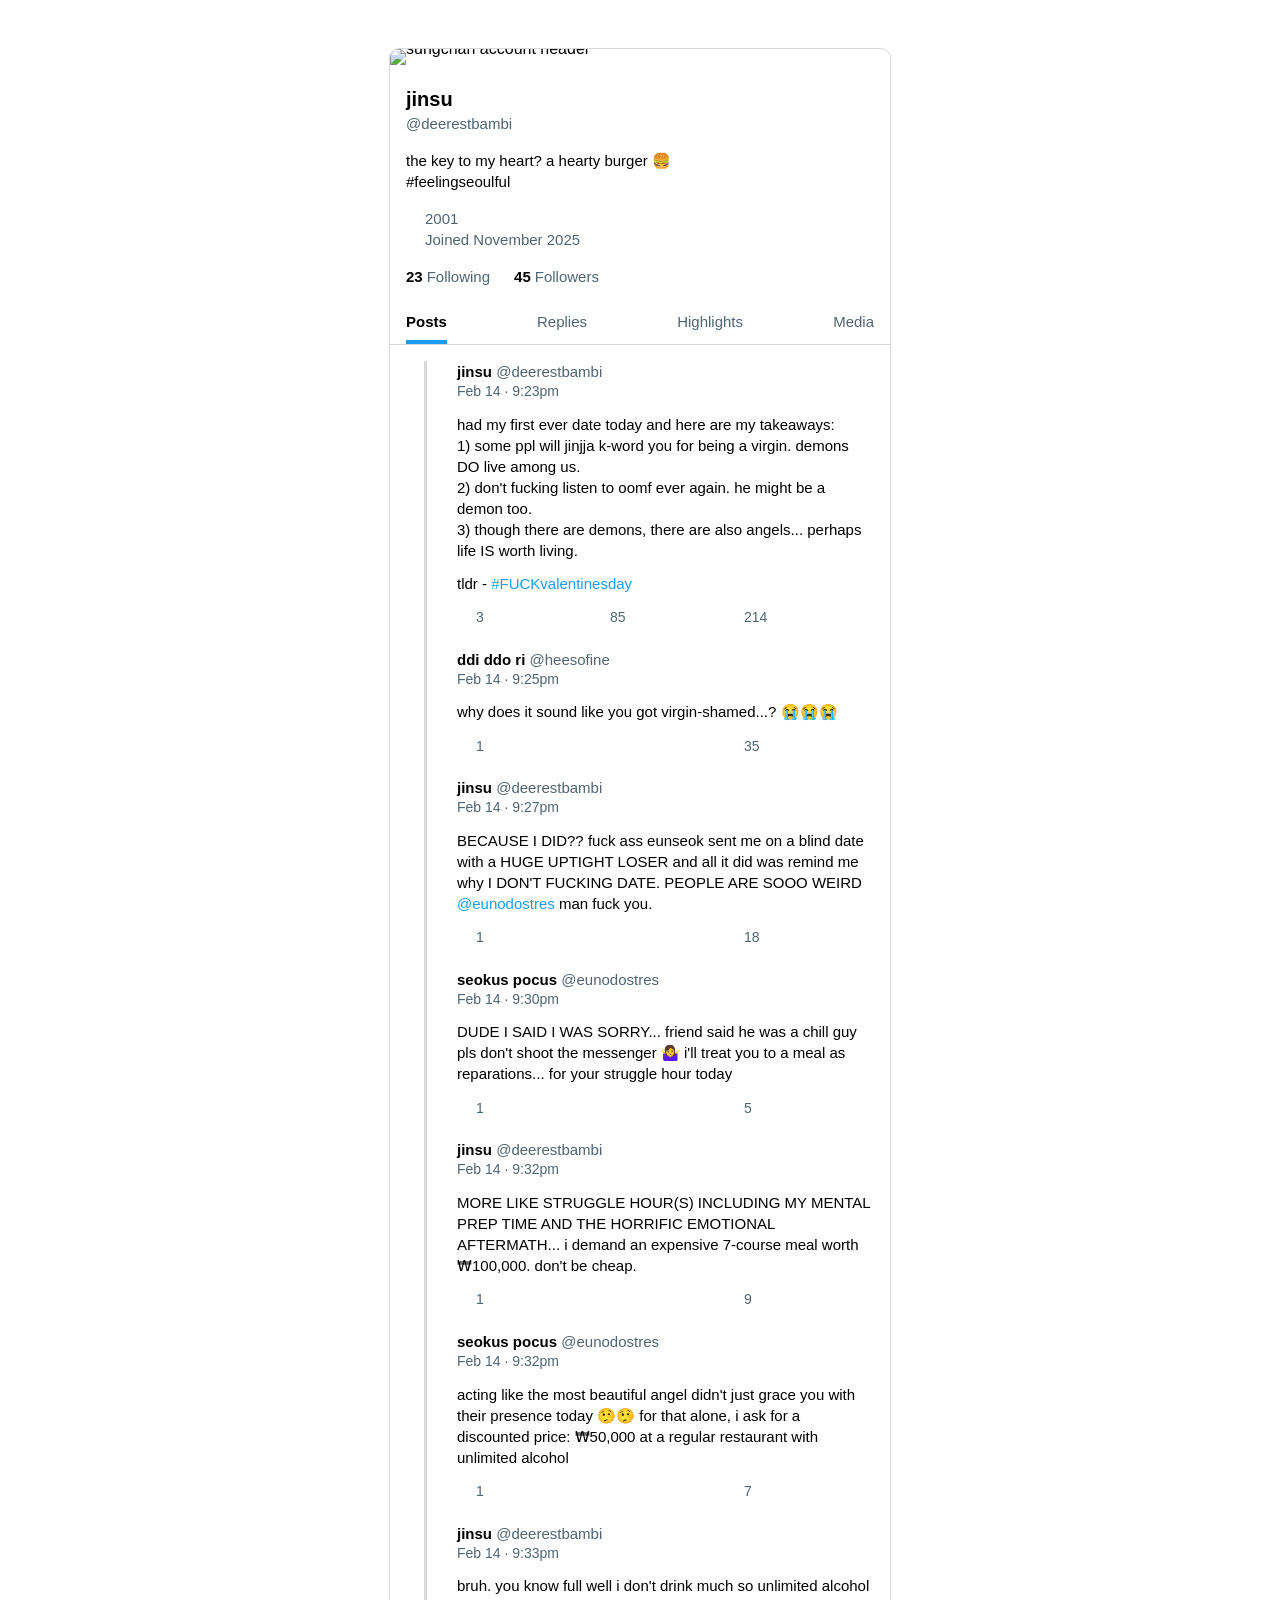
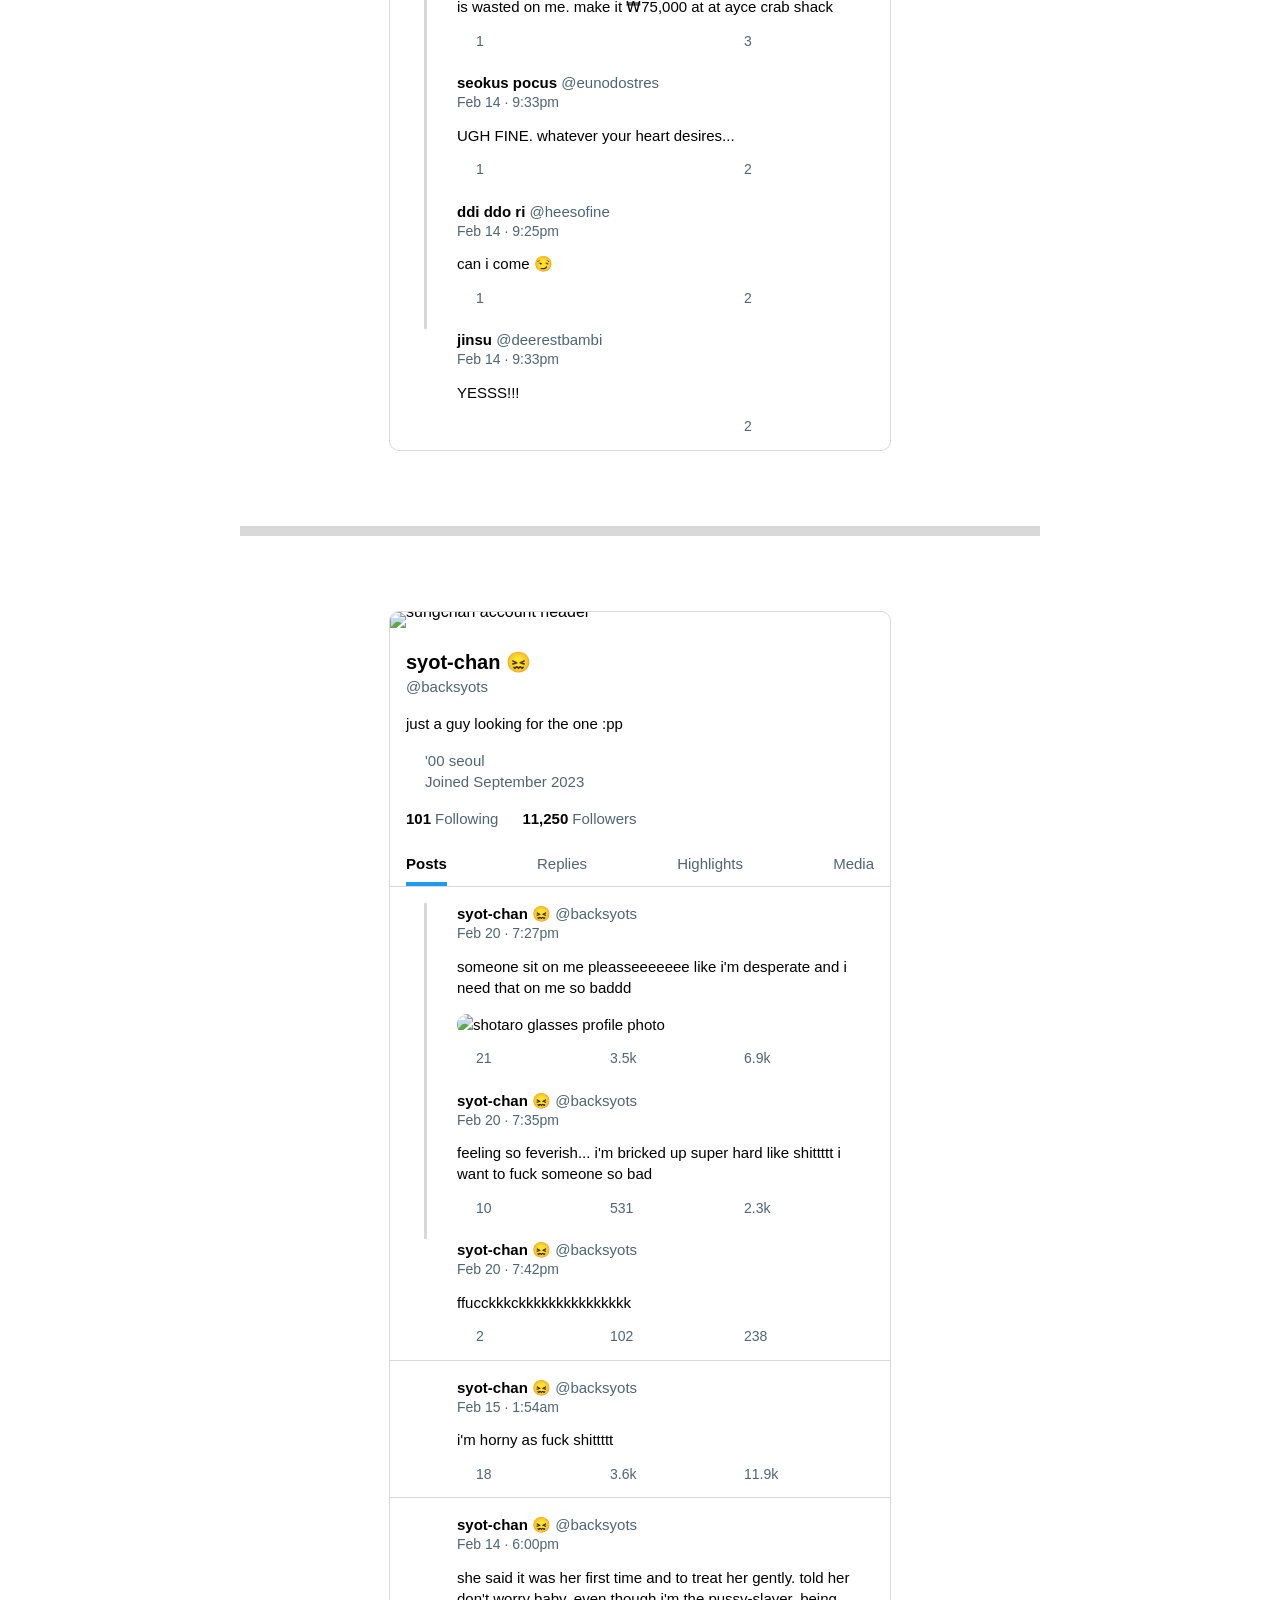
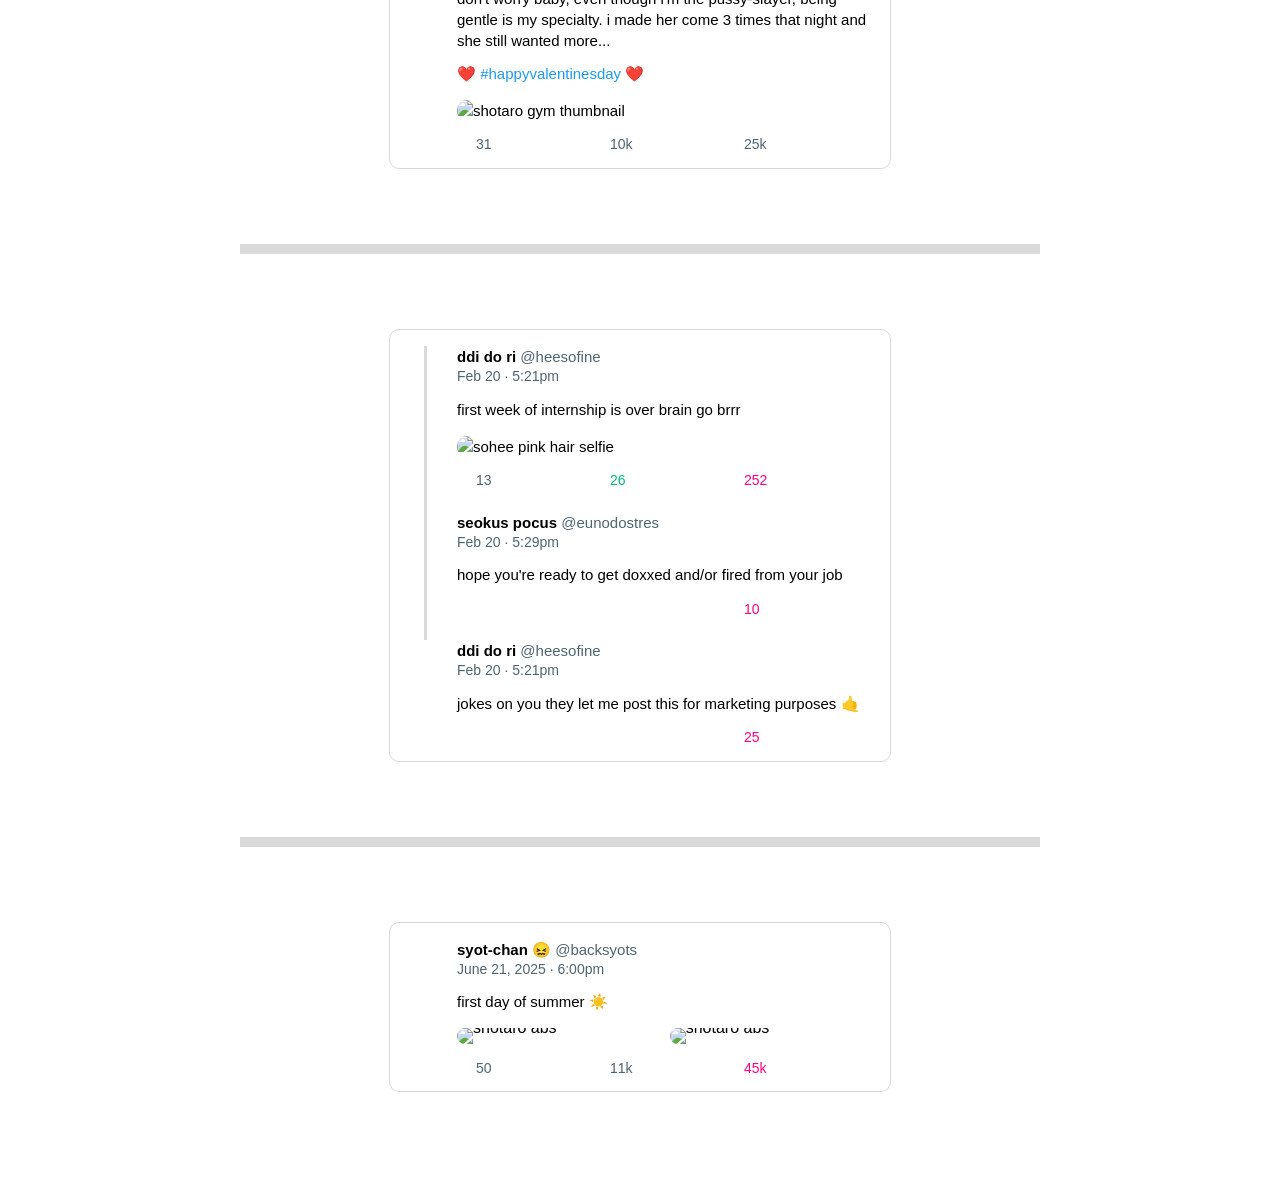
==== socmed_code.html @ 3ec99f4a "Chapter 2 finished" ====
<!DOCTYPE html>
<html lang="en">

<head>
  <link rel="stylesheet" type="text/css" href="stylesheet_v5.css"/>
  <meta name="viewport" content="width=device-width, initial-scale=1">

  <!-- 
  Reorganize indents: 
  SHIFT + OPTION + F

  Collapse all 
  CMD + K + 0

  Opens all
  CMD + K + J

  Collapse innermost uncollapsed region at the cursor:
  OPT + CMD + [

  Opens collapsed region at the cursor:
  OPT + CMD ]
  -->
</head>

<!-- ch 1 sungchan -->
<div class="wrapper">   
<!-- twt account -->
  <div class="account_header">
    <img src="https://images.squidge.org/images/2026/09/29/account_sungchan_header-follow.png" alt="sungchan account header"/>
  </div>
  <!-- account info -->
  <div class="container_box account_box">
    <!-- account info -->
      <div class="account_userNames">
        <p class="displayname font--larger">jinsu</p>
        <p class="username">@deerestbambi</p>
      </div>

      <div class="account_userBio">
        <p>the key to my heart? a hearty burger 🍔<br> #feelingseoulful</p>
      </div>

      <div class="account_userMeta">
        <div class="row">
          <p class="icon icon--location"></p>
          <p class="color--darkgrey">2001</p>
        </div>

        <div class="row">
          <p class="icon icon--calendar"></p>
          <p class="color--darkgrey">Joined November 2025</p>
        </div>
      </div>

      <div class="account_followMeta">
        <div class="row">
          <p class="margin-right--4"><strong>23</strong></p>
          <p class="color--darkgrey">Following</p>
        </div>
        <div class="row">
          <p class="margin-right--4"><strong>45</strong></p>
          <p class="color--darkgrey">Followers</p>
        </div>
      </div>
      <div class="account_tabs">
        <p class="tab active">Posts</p>
        <p class="tab">Replies</p>
        <p class="tab">Highlights</p>
        <p class="tab">Media</p>
      </div>
  </div> 
  
  <!-- js tweet -->
  <div class="container_box tweet_reply--first">
    <!-- tweet profile photo -->
    <div class="profile_photo pfp_sungchan"></div>
    <!-- tweet content -->
    <div class="tweet_content">
      <div class="tweet_header">
        <div class="tweet_userInfo">
          <p>
            <span class="displayname">jinsu </span>
            <span class="username">@deerestbambi</span>
          </p>
          <p class="date">Feb 14 · 9:23pm</p>
        </div>
        <p class="icon icon--more"></p>
      </div>

      <div class="tweet_text">
          <p>
            had my first ever date today and here are my takeaways:
            <br> 1) some ppl will jinjja k-word you for being a virgin. demons DO live among us.
            <br> 2) don't fucking listen to oomf ever again. he might be a demon too.
            <br>
            3) though there are demons, there are also angels... perhaps life IS worth living.
          </p>
          <p class="text_linebreak">tldr - <span class="color--twitterblue">#FUCKvalentinesday</span></p>
      </div>

      <div class="tweet_footer">
          <div class="row">
            <p class="icon icon--comments"></p><p>3</p>
          </div>
          <div class="row">
            <p class="icon icon--retweets"></p><p>85</p>
          </div>
          <div class="row">
            <p class="icon icon--likes"></p><p>214</p>
          </div>
          <div class="row tweet_footer--last">
            <p class="icon icon--bookmark"></p>
          </div>
      </div>
    </div>
  </div>

  <!-- sh tweet -->
  <div class="container_box tweet_reply--between">
    <!-- tweet profile photo -->
    <div class="profile_photo pfp_sohee"></div>
    <!-- tweet content -->
    <div class="tweet_content">
      <div class="tweet_header">
        <div class="tweet_userInfo">
          <p>
            <span class="displayname">ddi ddo ri</span>
            <span class="username">@heesofine</span>
          </p>
          <p class="date">Feb 14 · 9:25pm</p>
        </div>
        <p class="icon icon--more"></p>
      </div>
      
      <div class="tweet_text">
          <p>why does it sound like you got virgin-shamed...? 😭😭😭</p>
      </div>

      <div class="tweet_footer">
          <div class="row">
            <p class="icon icon--comments"></p><p>1</p>
          </div>
          <div class="row">
            <p class="icon icon--retweets"></p>
          </div>
          <div class="row">
            <p class="icon icon--likes"></p><p>35</p>
          </div>
          <div class="row tweet_footer--last">
            <p class="icon icon--bookmark"></p>
          </div>
      </div>
    </div>
  </div>

  <!-- js tweet -->
  <div class="container_box tweet_reply--between">
    <!-- tweet profile photo -->
    <div class="profile_photo pfp_sungchan"></div>
    <!-- tweet content -->
    <div class="tweet_content">
      <div class="tweet_header">
        <div class="tweet_userInfo">
          <p>
            <span class="displayname">jinsu </span>
            <span class="username">@deerestbambi</span>
          </p>
          <p class="date">Feb 14 · 9:27pm</p>
        </div>
        <p class="icon icon--more"></p>
      </div>
      <div class="tweet_text">
        <p>BECAUSE I DID?? fuck ass eunseok sent me on a blind date with a HUGE UPTIGHT LOSER and all it did was remind me why I DON'T FUCKING DATE. PEOPLE ARE SOOO WEIRD <span class="color--twitterblue">@eunodostres</span> man fuck you.</p>
      </div>
      <div class="tweet_footer">
          <div class="row">
            <p class="icon icon--comments"></p><p>1</p>
          </div>
          <div class="row">
            <p class="icon icon--retweets"></p>
          </div>
          <div class="row">
            <p class="icon icon--likes"></p><p>18</p>
          </div>
          <div class="row tweet_footer--last">
            <p class="icon icon--bookmark"></p>
          </div>
      </div>
    </div>
  </div>

  <!-- es tweet -->
  <div class="container_box tweet_reply--between">
    <!-- tweet profile photo -->
    <div class="profile_photo pfp_eunseok"></div>
    <!-- tweet content -->
    <div class="tweet_content">
      <div class="tweet_header">
        <div class="tweet_userInfo">
          <p>
            <span class="displayname">seokus pocus</span>
            <span class="username">@eunodostres</span>
          </p>
          <p class="date">Feb 14 · 9:30pm</p>
        </div>
        <p class="icon icon--more"></p>
      </div>
      <div class="tweet_text">
        <p>DUDE I SAID I WAS SORRY... friend said he was a chill guy pls don't shoot the messenger 🤷‍♀️ i'll treat you to a meal as reparations... for your struggle hour today</p>
      </div>
      <div class="tweet_footer">
          <div class="row">
            <p class="icon icon--comments"></p><p>1</p>
          </div>
          <div class="row">
            <p class="icon icon--retweets"></p>
          </div>
          <div class="row">
            <p class="icon icon--likes"></p><p>5</p>
          </div>
          <div class="row tweet_footer--last">
            <p class="icon icon--bookmark"></p>
          </div>
      </div>
    </div>
  </div>

  <!-- sc tweet -->
  <div class="container_box tweet_reply--between">
    <!-- tweet profile photo -->
    <div class="profile_photo pfp_sungchan"></div>
    <!-- tweet content -->
    <div class="tweet_content">
      <div class="tweet_header">
        <div class="tweet_userInfo">
          <p>
            <span class="displayname">jinsu </span>
            <span class="username">@deerestbambi</span>
          </p>
          <p class="date">Feb 14 · 9:32pm</p>
        </div>
        <p class="icon icon--more"></p>
      </div>
      <div class="tweet_text">
        <p>MORE LIKE STRUGGLE HOUR(S) INCLUDING MY MENTAL PREP TIME AND THE HORRIFIC EMOTIONAL AFTERMATH... i demand an expensive 7-course meal worth ₩100,000. don't be cheap.</p>
      </div>
      <div class="tweet_footer">
          <div class="row">
            <p class="icon icon--comments"></p><p>1</p>
          </div>
          <div class="row">
            <p class="icon icon--retweets"></p>
          </div>
          <div class="row">
            <p class="icon icon--likes"></p><p>9</p>
          </div>
          <div class="row tweet_footer--last">
            <p class="icon icon--bookmark"></p>
          </div>
      </div>
    </div>
  </div>

  <!-- es tweet -->
  <div class="container_box tweet_reply--between">
    <!-- tweet profile photo -->
    <div class="profile_photo pfp_eunseok"></div>
    <!-- tweet content -->
    <div class="tweet_content">
      <div class="tweet_header">
        <div class="tweet_userInfo">
          <p>
            <span class="displayname">seokus pocus</span>
            <span class="username">@eunodostres</span>
          </p>
          <p class="date">Feb 14 · 9:32pm</p>
        </div>
        <p class="icon icon--more"></p>
      </div>
      <div class="tweet_text">
        <p>acting like the most beautiful angel didn't just grace you with their presence today 🤥🤥 for that alone, i ask for a discounted price: ₩50,000 at a regular restaurant with unlimited alcohol</p>
      </div>
      <div class="tweet_footer">
          <div class="row">
            <p class="icon icon--comments"></p><p>1</p>
          </div>
          <div class="row">
            <p class="icon icon--retweets"></p>
          </div>
          <div class="row">
            <p class="icon icon--likes"></p><p>7</p>
          </div>
          <div class="row tweet_footer--last">
            <p class="icon icon--bookmark"></p>
          </div>
      </div>
    </div>
  </div>

  <!-- sc tweet -->
  <div class="container_box tweet_reply--between">
    <!-- tweet profile photo -->
    <div class="profile_photo pfp_sungchan"></div>
    <!-- tweet content -->
    <div class="tweet_content">
      <div class="tweet_header">
        <div class="tweet_userInfo">
          <p>
            <span class="displayname">jinsu </span>
            <span class="username">@deerestbambi</span>
          </p>
          <p class="date">Feb 14 · 9:33pm</p>
        </div>
        <p class="icon icon--more"></p>
      </div>
      <div class="tweet_text">
        <p>bruh. you know full well i don't drink much so unlimited alcohol is wasted on me. make it ₩75,000 at at ayce crab shack</p>
      </div>
      <div class="tweet_footer">
        <div class="row">
          <p class="icon icon--comments"></p><p>1</p>
        </div>
        <div class="row">
          <p class="icon icon--retweets"></p>
        </div>
        <div class="row">
          <p class="icon icon--likes"></p><p>3</p>
        </div>
        <div class="row tweet_footer--last">
          <p class="icon icon--bookmark"></p>
        </div>
      </div>          
    </div>
  </div>

  <!-- es tweet -->
  <div class="container_box tweet_reply--between">
    <!-- tweet profile photo -->
    <div class="profile_photo pfp_eunseok"></div>
    <!-- tweet content -->
    <div class="tweet_content">
      <div class="tweet_header">
        <div class="tweet_userInfo">
          <p>
            <span class="displayname">seokus pocus</span>
            <span class="username">@eunodostres</span>
          </p>
          <p class="date">Feb 14 · 9:33pm</p>
        </div>
        <p class="icon icon--more"></p>
      </div>
      <div class="tweet_text">
          <p>UGH FINE. whatever your heart desires...</p>
      </div>
      <div class="tweet_footer">
          <div class="row">
            <p class="icon icon--comments"></p><p>1</p>
          </div>
          <div class="row">
            <p class="icon icon--retweets"></p>
          </div>
          <div class="row">
            <p class="icon icon--likes"></p><p>2</p>
          </div>
          <div class="row tweet_footer--last">
            <p class="icon icon--bookmark"></p>
          </div>
      </div>
    </div>
  </div>

  <!-- sh tweet -->
  <div class="container_box tweet_reply--between">
    <!-- tweet profile photo -->
    <div class="profile_photo pfp_sohee"></div>
    <!-- tweet content -->
    <div class="tweet_content">
      <div class="tweet_header">
        <div class="tweet_userInfo">
          <p>
            <span class="displayname">ddi ddo ri</span>
            <span class="username">@heesofine</span>
          </p>
          <p class="date">Feb 14 · 9:25pm</p>
        </div>
        <p class="icon icon--more"></p>
      </div>
      
      <div class="tweet_text">
          <p>can i come 😏</p>
      </div>

      <div class="tweet_footer">
          <div class="row">
            <p class="icon icon--comments"></p><p>1</p>
          </div>
          <div class="row">
            <p class="icon icon--retweets"></p>
          </div>
          <div class="row">
            <p class="icon icon--likes"></p><p>2</p>
          </div>
          <div class="row tweet_footer--last">
            <p class="icon icon--bookmark"></p>
          </div>
      </div>
    </div>
  </div>

  <!-- sc tweet -->
  <div class="container_box tweet_reply--last">
    <!-- tweet profile photo -->
    <div class="profile_photo pfp_sungchan"></div>
    <!-- tweet content -->
    <div class="tweet_content">
      <div class="tweet_header">
        <div class="tweet_userInfo">
          <p>
            <span class="displayname">jinsu </span>
            <span class="username">@deerestbambi</span>
          </p>
          <p class="date">Feb 14 · 9:33pm</p>
        </div>
        <p class="icon icon--more"></p>
      </div>
      <div class="tweet_text">
        <p>YESSS!!!</p>
      </div>
      <div class="tweet_footer">
        <div class="row">
          <p class="icon icon--comments"></p>
        </div>
        <div class="row">
          <p class="icon icon--retweets"></p>
        </div>
        <div class="row">
          <p class="icon icon--likes"></p><p>2</p>
        </div>
        <div class="row tweet_footer--last">
          <p class="icon icon--bookmark"></p>
        </div>
      </div>          
    </div>
  </div>
</div>

<div class="break"></div>

<!-- shotaro account -->
<div class="wrapper">
  <div class="account_header">
    <img src="https://images.squidge.org/images/2026/09/29/account_shotaro_header-follow.png" alt="sungchan account header"/>
  </div>
  <!-- account info -->
  <div class="container_box account_box">
    <!-- account info -->
      <div class="account_userNames">
        <p class="displayname font--larger">syot-chan 😖</p>
        <p class="username">@backsyots</p>
      </div>

      <div class="account_userBio">
        <p>just a guy looking for the one :pp</p>
      </div>

      <div class="account_userMeta">
        <div class="row">
          <p class="icon icon--location"></p>
          <p class="color--darkgrey">'00 seoul</p>
        </div>

        <div class="row">
          <p class="icon icon--calendar"></p>
          <p class="color--darkgrey">Joined September 2023</p>
        </div>
      </div>

      <div class="account_followMeta">
        <div class="row">
          <p class="margin-right--4"><strong>101</strong></p>
          <p class="color--darkgrey">Following</p>
        </div>
        <div class="row">
          <p class="margin-right--4"><strong>11,250</strong></p>
          <p class="color--darkgrey">Followers</p>
        </div>
      </div>
      <div class="account_tabs">
        <p class="tab active">Posts</p>
        <p class="tab">Replies</p>
        <p class="tab">Highlights</p>
        <p class="tab">Media</p>
      </div>
  </div> 

  <!-- str tweet -->
  <div class="container_box tweet_reply--first">
    <!-- tweet profile photo -->
    <div class="profile_photo pfp_shotaro"></div>
    <!-- tweet content -->
    <div class="tweet_content">
      <div class="tweet_header">
        <div class="tweet_userInfo">
          <p>
            <span class="displayname">syot-chan 😖</span>
            <span class="username">@backsyots</span>
          </p>
          <p class="date">Feb 20 · 7:27pm</p>
        </div>
        <p class="icon icon--more"></p>
      </div>

      <div class="tweet_text">
        <p>
          someone sit on me pleasseeeeeee like i'm desperate and i need that on me so baddd
        </p>
      </div>
      <p>
        <img class="tweet_img" src="https://images.squidge.org/images/2026/09/20/shotaro_sf.png" alt="shotaro glasses profile photo">
      </p>
      <div class="tweet_footer">
          <div class="row">
            <p class="icon icon--comments"></p><p>21</p>
          </div>
          <div class="row">
            <p class="icon icon--retweets"></p><p>3.5k</p>
          </div>
          <div class="row">
            <p class="icon icon--likes"></p><p>6.9k</p>
          </div>
          <div class="row tweet_footer--last">
            <p class="icon icon--bookmark"></p>
          </div>
      </div>
    </div>
  </div>

  <!-- tweet -->
  <div class="container_box tweet_reply--between">
    <!-- tweet profile photo -->
    <div class="profile_photo pfp_shotaro"></div> 
    <!-- tweet content -->
    <div class="tweet_content">
      <div class="tweet_header">
        <div class="tweet_userInfo">
          <p>
            <span class="displayname">syot-chan 😖</span>
            <span class="username">@backsyots</span>
          </p>
          <p class="date">Feb 20 · 7:35pm</p>
        </div>
        <p class="icon icon--more"></p>
      </div>
      <div class="tweet_text">
          <p>feeling so feverish... i'm bricked up super hard like shittttt i want to fuck someone so bad</p>
      </div>
      <div class="tweet_footer">
          <div class="row">
            <p class="icon icon--comments"></p><p>10</p>
          </div>
          <div class="row">
            <p class="icon icon--retweets"></p><p>531</p>
          </div>
          <div class="row">
            <p class="icon icon--likes"></p><p>2.3k</p>
          </div>
          <div class="row tweet_footer--last">
            <p class="icon icon--bookmark"></p>
          </div>
      </div>
    </div>
  </div>

  <!-- tweet -->
  <div class="container_box tweet_reply--last">
    <!-- tweet profile photo -->
    <div class="profile_photo pfp_shotaro"></div>
    <!-- tweet content -->
    <div class="tweet_content">
      <div class="tweet_header">
        <div class="tweet_userInfo">
          <p>
            <span class="displayname">syot-chan 😖</span>
            <span class="username">@backsyots</span>
          </p>
          <p class="date">Feb 20 · 7:42pm</p>
        </div>
        <p class="icon icon--more"></p>
      </div>
      <div class="tweet_text">
          <p>ffucckkkckkkkkkkkkkkkkkk</p>
      </div>
      <div class="tweet_footer">
          <div class="row">
            <p class="icon icon--comments"></p><p>2</p>
          </div>
          <div class="row">
            <p class="icon icon--retweets"></p><p>102</p>
          </div>
          <div class="row">
            <p class="icon icon--likes"></p><p>238</p>
          </div>
          <div class="row tweet_footer--last">
            <p class="icon icon--bookmark"></p>
          </div>
      </div>
    </div>
  </div>

  <!-- tweet -->
  <div class="container_box">
    <!-- tweet profile photo -->
    <div class="profile_photo pfp_shotaro"></div>
    <!-- tweet content -->
    <div class="tweet_content">
      <div class="tweet_header">
        <div class="tweet_userInfo">
          <p>
            <span class="displayname">syot-chan 😖</span>
            <span class="username">@backsyots</span>
          </p>
          <p class="date">Feb 15 · 1:54am</p>
        </div>
        <p class="icon icon--more"></p>
      </div>
      <div class="tweet_text">
          <p>i'm horny as fuck shittttt</p>
      </div>
      <div class="tweet_footer">
          <div class="row">
            <p class="icon icon--comments"></p><p>18</p>
          </div>
          <div class="row">
            <p class="icon icon--retweets"></p><p>3.6k</p>
          </div>
          <div class="row">
            <p class="icon icon--likes"></p><p>11.9k</p>
          </div>
          <div class="row tweet_footer--last">
            <p class="icon icon--bookmark"></p>
          </div>
      </div>
    </div>
  </div>

  <!-- tweet -->
  <div class="container_box">
    <!-- tweet profile photo -->
    <div class="profile_photo pfp_shotaro"></div>
    <!-- tweet content -->
    <div class="tweet_content">
      <div class="tweet_header">
        <div class="tweet_userInfo">
          <p>
            <span class="displayname">syot-chan 😖</span>
            <span class="username">@backsyots</span>
          </p>
          <p class="date">Feb 14 · 6:00pm</p>
        </div>
        <p class="icon icon--more"></p>
      </div>
      <div class="tweet_text">
          <p>
            she said it was her first time and to treat her gently. told her don't worry baby, even though i'm the pussy-slayer, being gentle is my specialty. i made her come 3 times that night and she still wanted more...
          </p>
          <p class="color--twitterblue text_linebreak">❤️ #happyvalentinesday ❤️</p>
      </div>
      <p>
        <img class="tweet_img" src="https://images.squidge.org/images/2026/09/24/thumbnail_shotaro_gym.png" alt="shotaro gym thumbnail">
      </p>

      <div class="tweet_footer">
          <div class="row">
            <p class="icon icon--comments"></p><p>31</p>
          </div>
          <div class="row">
            <p class="icon icon--retweets"></p><p>10k</p>
          </div>
          <div class="row">
            <p class="icon icon--likes"></p><p>25k</p>
          </div>
          <div class="row tweet_footer--last">
            <p class="icon icon--bookmark"></p>
          </div>
      </div>
    </div>
  </div>
</div>

<div class="break"></div>

<!-- ch 2 sohee -->
<div class="wrapper margin--tweet">
  <!-- tweet -->
  <div class="container_box tweet_reply--first">
    <!-- tweet profile photo -->
    <div class="profile_photo pfp_sohee"></div>
    <!-- tweet content -->
    <div class="tweet_content">
      <div class="tweet_header">
        <div class="tweet_userInfo">
          <p>
            <span class="displayname">ddi do ri</span>
            <span class="username">@heesofine</span>
          </p>
          <p class="date">Feb 20 · 5:21pm</p>
        </div>
        <p class="icon icon--more"></p>
      </div>

      <div class="tweet_text">
        <p>
          first week of internship is over brain go brrr
        </p>
      </div>
      <p>
        <img class="tweet_img" src="https://images.squidge.org/images/2026/09/30/sohee_pinkhair.png" alt="sohee pink hair selfie">
      </p>
      <div class="tweet_footer">
          <div class="row">
            <p class="icon icon--comments"></p><p>13</p>
          </div>
          <div class="row">
            <p class="icon icon--retweets-filled"></p><p class="color--green">26</p>
          </div>
          <div class="row">
            <p class="icon icon--likes-filled"></p><p class="color--pink">252</p>
          </div>
          <div class="row tweet_footer--last">
            <p class="icon icon--bookmark"></p>
          </div>
      </div>
    </div>
  </div>

  <div class="container_box tweet_reply--between">
    <!-- tweet profile photo -->
    <div class="profile_photo pfp_eunseok"></div>
    <!-- tweet content -->
    <div class="tweet_content">
      <div class="tweet_header">
        <div class="tweet_userInfo">
          <p>
            <span class="displayname">seokus pocus</span>
            <span class="username">@eunodostres</span>
          </p>
          <p class="date">Feb 20 · 5:29pm</p>
        </div>
        <p class="icon icon--more"></p>
      </div>

      <div class="tweet_text">
        <p>
          hope you're ready to get doxxed and/or fired from your job
        </p>
      </div>
      <div class="tweet_footer">
          <div class="row">
            <p class="icon icon--comments"></p><p></p>
          </div>
          <div class="row">
            <p class="icon icon--retweets"></p>
          </div>
          <div class="row">
            <p class="icon icon--likes-filled"></p><p class="color--pink">10</p>
          </div>
          <div class="row tweet_footer--last">
            <p class="icon icon--bookmark"></p>
          </div>
      </div>
    </div>
  </div>

  <div class="container_box tweet_reply--last">
    <!-- tweet profile photo -->
    <div class="profile_photo pfp_sohee"></div>
    <!-- tweet content -->
    <div class="tweet_content">
      <div class="tweet_header">
        <div class="tweet_userInfo">
          <p>
            <span class="displayname">ddi do ri</span>
            <span class="username">@heesofine</span>
          </p>
          <p class="date">Feb 20 · 5:21pm</p>
        </div>
        <p class="icon icon--more"></p>
      </div>

      <div class="tweet_text">
        <p>
          jokes on you they let me post this for marketing purposes 🤙
        </p>
      </div>
      <div class="tweet_footer">
          <div class="row">
            <p class="icon icon--comments"></p><p></p>
          </div>
          <div class="row">
            <p class="icon icon--retweets"></p>
          </div>
          <div class="row">
            <p class="icon icon--likes-filled"></p><p class="color--pink">25</p>
          </div>
          <div class="row tweet_footer--last">
            <p class="icon icon--bookmark"></p>
          </div>
      </div>
    </div>
  </div>
</div>

<div class="break"></div>

<!-- ch 2 shotaro -->
<div class="wrapper margin--tweet">
  <!-- tweet -->
  <div class="container_box">
    <!-- tweet profile photo -->
    <div class="profile_photo pfp_shotaro"></div>
    <!-- tweet content -->
    <div class="tweet_content">
      <div class="tweet_header">
        <div class="tweet_userInfo">
          <p>
            <span class="displayname">syot-chan 😖</span>
            <span class="username">@backsyots</span>
          </p>
          <p class="date">June 21, 2025 · 6:00pm</p>
        </div>
        <p class="icon icon--more"></p>
      </div>

      <div class="tweet_text">
        <p>
          first day of summer ☀️
        </p>
      </div>
      <p><div class="gallery--2x">
        <img class="tweet_img" src="https://images.squidge.org/images/2026/09/30/shotaro_abs1.png" alt="shotaro abs">
        <img class="tweet_img" src="https://images.squidge.org/images/2026/09/30/shotaro_abs2.png" alt="shotaro abs">
        </div>
      </p>
      <div class="tweet_footer">
          <div class="row">
            <p class="icon icon--comments"></p><p>50</p>
          </div>
          <div class="row">
            <p class="icon icon--retweets"></p><p>11k</p>
          </div>
          <div class="row">
            <p class="icon icon--likes-filled"></p><p class="color--pink">45k</p>
          </div>
          <div class="row tweet_footer--last">
            <p class="icon icon--bookmark-saved"></p>
          </div>
      </div>
    </div>
  </div>
</div>
---- stylesheet_v5.css ----
body {
  max-width: 800px;
  margin: auto;
  padding: 3em 1em;
  font-family: Arial, "Open Sans", "Helvetica Neue", sans-serif;
  line-height: 1.5em;
}

hr {
  margin: 3em 0;
}

.row {
  display: flex;
  flex-direction: row;
}

.column {
  display: flex;
  flex-direction: column;
}


.displayname {
  font-weight: bold;
}

.username, .date, .tweet_footer {
  color: #4F6572;
}

.date,
.tweet_footer p {
  font-size: 14px !important;
}
.color--lightgrey {
  color: #d9d9d9;
}

.color--darkgrey {
  color: #4F6572;
}

.color--twitterblue {
  color: #1d9bf0;
}

.color--pink {
  color: #FF0081;
}

.color--green {
  color: #00BD76;
}

.font--smaller {
  font-size: 0.8em;
}

.font--larger {
  font-size: 20px !important;
}

/* containers */

.wrapper {
  max-width: 500px;
  font-family: -apple-system, BlinkMacSystemFont, Arial, "Open Sans", "Helvetica Neue", sans-serif;
  border: 1px solid #d9d9d9;
  border-radius: 10px;
  overflow: hidden;
  display: flex;
  flex-direction: column;
  margin: 0 auto;
  line-height: 0 !important;
}

.wrapper p {
  margin: 0;
  line-height: 1.4;
  font-size: 15px;
}

.wrapper :last-child {
border-bottom: none;
}

.container_box {
  margin: 0;
  padding: 16px;
  display: flex;
  border-bottom: 1px solid #d9d9d9;
}

.tweet_content {
  display: flex;
  flex-direction: column;
  padding-left: 30px;
  margin-left: -22px;
  border-left: 3px solid white;
  width: 100%;
}

.tweet_text {
  margin-top: 12px !important;
  margin-bottom: 16px !important;
}

.text_linebreak {
  margin-top: 12px !important;
}

.tweet_img {
  border-radius: 10px;
  width: 100%;
  margin-bottom: 16px !important;
  display: block;
}

.tweet_footer {
  display: flex;
}  

.tweet_footer p {
  line-height: 0 !important;
}

.tweet_footer .row, .account_userMeta .row {
  width: 100%;
  align-items:center;
}

.tweet_footer--last {
  max-width: fit-content;
}

.tweet_reply--first {
  padding-bottom: 0;
  border-bottom: none;
}

.tweet_reply--between {
  padding-top: 0;
  padding-bottom: 0;
  border-bottom: none;
}

.tweet_reply--first .tweet_footer,
.tweet_reply--between .tweet_footer {
  padding-bottom: 24px;
}

.tweet_reply--first .tweet_content,
.tweet_reply--between .tweet_content {
  border-left: 3px solid #d9d9d9 !important;
}

.tweet_reply--last {
  padding-top: 0;
}

.tweet_replyTo {
  color: #4F6572;
  font-size: 13px !important;
  margin-bottom: 12px !important;
}


/* --- account --- */

.account_box {
  display: flex;
  flex-direction: column;
  padding-bottom: 0;
}

.account_header img {
  width: 100%;
  margin-bottom: 4px;;
}

.account_userNames,
.account_userBio,
.account_userMeta {
  margin-bottom: 16px;
}

.account_followMeta {
  display: flex;
  margin-bottom: 24px;
}

.account_followMeta div:first-child {
  margin-right: 24px;
}

.account_tabs {
  display: flex;
  justify-content: space-between;
}

.tab {
 padding-bottom: 8px;
 color: #4F6572;
}

.active {
  font-weight: bold;
  color: black;
  border-bottom: 4px solid #1D9BF0;
} 

/*--temp for testing--*/

.break {
  margin: 75px 0;
  background-color: #d9d9d9;
  height: 10px;
}

/*-- icons --*/

.icon {
  width: 15px;
  height: 15px;
  margin-right: 4px !important;
  background-size: 100%;
  background-repeat: no-repeat;
  display: inline-block;
  vertical-align:text-bottom;
}

.icon--comments {
  background-image: url("https://images.squidge.org/images/2026/09/29/icon_comments.png");
}

.icon--retweets {
  background-image: url("https://images.squidge.org/images/2026/09/29/icon_retweets.png");
}

.icon--likes {
  background-image: url("https://images.squidge.org/images/2026/09/29/icon_likes.png");
}

.icon--likes-filled {
  background-image: url("https://images.squidge.org/images/2026/09/30/icon_likes-filled.png");
}

.icon--retweets-filled {
  background-image: url("https://images.squidge.org/images/2026/09/30/icon_retweets-filled.png");
}

.icon--bookmark {
  background-image: url("https://images.squidge.org/images/2026/09/29/icon_bookmarks-unsaved.png");
  margin-right:0 !important;
}

.icon--bookmark-saved {
  background-image: url("https://images.squidge.org/images/2026/09/29/icon_bookmarks-saved.png");
  margin-right:0 !important;
}

.icon--more {
  background-image: url("https://images.squidge.org/images/2026/09/29/icon_more.png");
  margin-top:4px !important;
  margin-right: 0 !important;
}

.icon--location {
  background-image: url("https://images.squidge.org/images/2026/09/29/icon_location.png");
}

.icon--calendar {
  background-image: url("https://images.squidge.org/images/2026/09/29/icon_calendar.png");
}

.tweet_header {
  display: flex;
  justify-content: space-between;
  align-items:start;
}

.margin-right--4 {
  margin-right: 4px !important;
}

.margin--tweet {
  margin-top: 3em;
  margin-bottom: 3em;
}


.profile_photo {
  min-width: 40px;
  min-height: 40px;
  width: 40px;
  height: 40px;
  background-size: 100%;
  background-repeat: no-repeat;
  display: block;
  position: relative;
  z-index: 2;
  border-radius: 100%;
}

.pfp_shotaro {
  background-image: url("https://images.squidge.org/images/2026/09/26/pfp_shotaro.png");
}

.pfp_sungchan {
  background-image: url("https://images.squidge.org/images/2026/09/26/pfp_sungchan.png");
}

.pfp_eunseok {
  background-image: url("https://images.squidge.org/images/2026/09/26/pfp_eunseok.png");
}

.pfp_sohee {
  background-image: url("https://images.squidge.org/images/2026/09/26/pfp_sohee.png");
}


/*-- writing --*/
.highlight {
  background: rgb(252, 212, 69, 50%);
}

.gallery--2x {
  display: flex;
  flex-direction: row;
  width: 100%;
  justify-content: space-between;
}

.gallery--2x img {
  width: 49%;
}
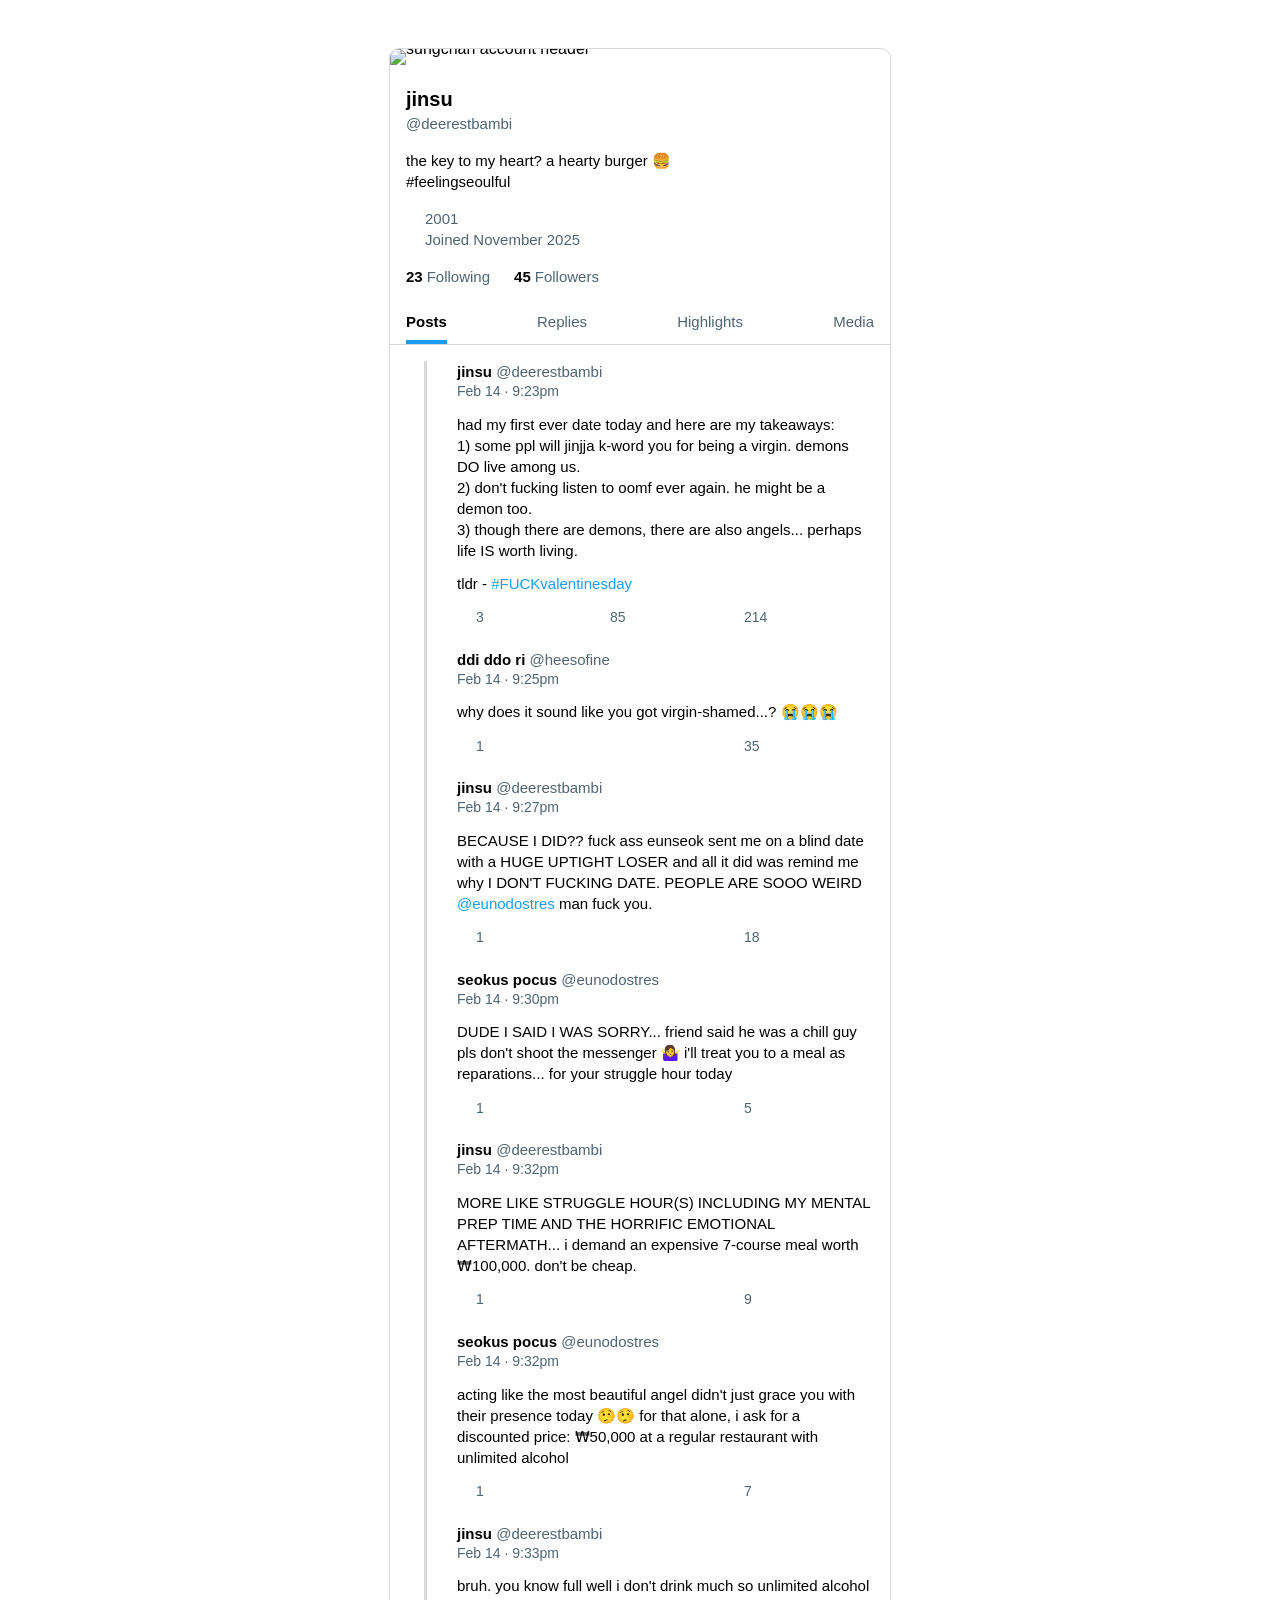
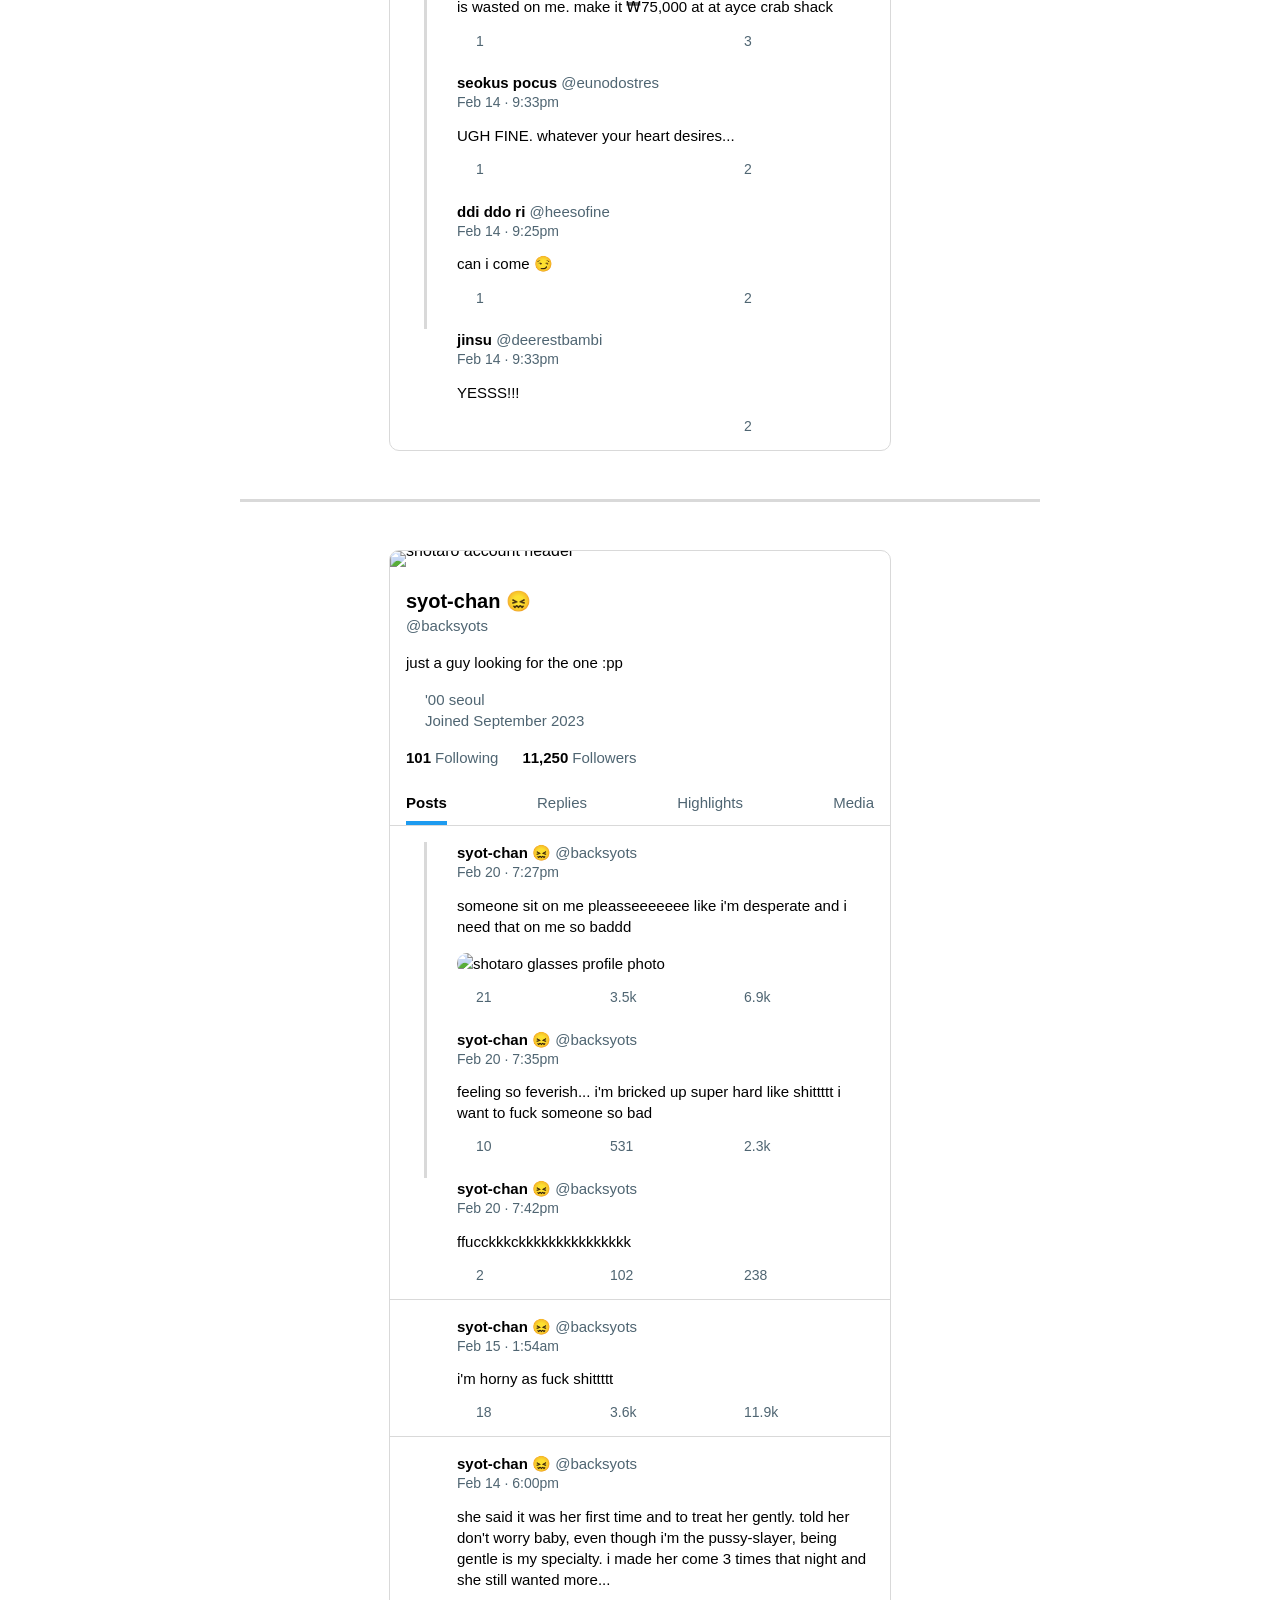
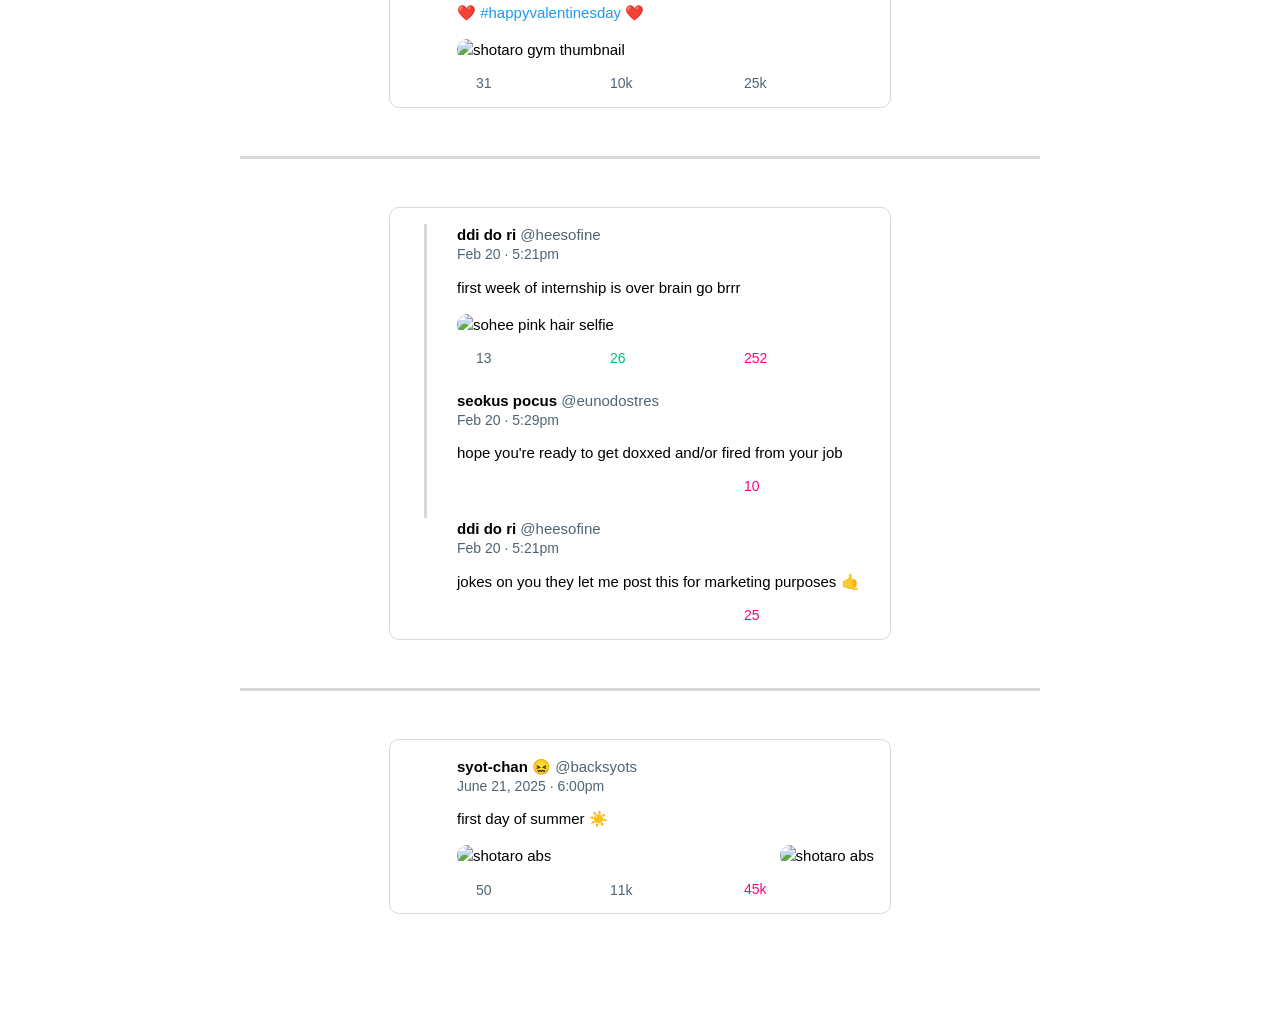
==== commit 6a830d52: "updated html, gallery creation" ====
--- a/socmed_code.html
+++ b/socmed_code.html
@@ -44,12 +44,12 @@
 
       <div class="account_userMeta">
         <div class="row">
-          <p class="icon icon--location"></p>
+          <p><span class="icon icon--location"></span></p>
           <p class="color--darkgrey">2001</p>
         </div>
 
         <div class="row">
-          <p class="icon icon--calendar"></p>
+          <p><span class="icon icon--calendar"></span></p>
           <p class="color--darkgrey">Joined November 2025</p>
         </div>
       </div>
@@ -86,7 +86,7 @@
           </p>
           <p class="date">Feb 14 · 9:23pm</p>
         </div>
-        <p class="icon icon--more"></p>
+        <p><span class="icon icon--more"></span></p>
       </div>
 
       <div class="tweet_text">
@@ -102,16 +102,17 @@
 
       <div class="tweet_footer">
           <div class="row">
-            <p class="icon icon--comments"></p><p>3</p>
-          </div>
-          <div class="row">
-            <p class="icon icon--retweets"></p><p>85</p>
-          </div>
-          <div class="row">
-            <p class="icon icon--likes"></p><p>214</p>
-          </div>
-          <div class="row tweet_footer--last">
-            <p class="icon icon--bookmark"></p>
+            <p><span class="icon icon--comments"></span>3</p>
+          </div>
+          <div class="row">
+            <p><span class="icon icon--retweets"></span>85</p>
+          </div>
+          <div class="row">
+            <p><span class="icon icon--likes"></span></p>
+            <p>214</p>
+          </div>
+          <div class="row tweet_footer--last">
+            <p><span class="icon icon--bookmarks"></span></p>
           </div>
       </div>
     </div>
@@ -131,7 +132,7 @@
           </p>
           <p class="date">Feb 14 · 9:25pm</p>
         </div>
-        <p class="icon icon--more"></p>
+        <p><span class="icon icon--more"></span></p>
       </div>
       
       <div class="tweet_text">
@@ -140,16 +141,16 @@
 
       <div class="tweet_footer">
           <div class="row">
-            <p class="icon icon--comments"></p><p>1</p>
-          </div>
-          <div class="row">
-            <p class="icon icon--retweets"></p>
-          </div>
-          <div class="row">
-            <p class="icon icon--likes"></p><p>35</p>
-          </div>
-          <div class="row tweet_footer--last">
-            <p class="icon icon--bookmark"></p>
+            <p><span class="icon icon--comments"></span></p><p>1</p>
+          </div>
+          <div class="row">
+            <p><span class="icon icon--retweets"></span></p>
+          </div>
+          <div class="row">
+            <p><span class="icon icon--likes"></span></p><p>35</p>
+          </div>
+          <div class="row tweet_footer--last">
+            <p><span class="icon icon--bookmarks"></span></p>
           </div>
       </div>
     </div>
@@ -169,23 +170,23 @@
           </p>
           <p class="date">Feb 14 · 9:27pm</p>
         </div>
-        <p class="icon icon--more"></p>
+        <p><span class="icon icon--more"></span></p>
       </div>
       <div class="tweet_text">
         <p>BECAUSE I DID?? fuck ass eunseok sent me on a blind date with a HUGE UPTIGHT LOSER and all it did was remind me why I DON'T FUCKING DATE. PEOPLE ARE SOOO WEIRD <span class="color--twitterblue">@eunodostres</span> man fuck you.</p>
       </div>
       <div class="tweet_footer">
           <div class="row">
-            <p class="icon icon--comments"></p><p>1</p>
-          </div>
-          <div class="row">
-            <p class="icon icon--retweets"></p>
-          </div>
-          <div class="row">
-            <p class="icon icon--likes"></p><p>18</p>
-          </div>
-          <div class="row tweet_footer--last">
-            <p class="icon icon--bookmark"></p>
+            <p><span class="icon icon--comments"></span></p><p>1</p>
+          </div>
+          <div class="row">
+            <p><span class="icon icon--retweets"></span></p>
+          </div>
+          <div class="row">
+            <p><span class="icon icon--likes"></span></p><p>18</p>
+          </div>
+          <div class="row tweet_footer--last">
+            <p><span class="icon icon--bookmarks"></span></p>
           </div>
       </div>
     </div>
@@ -205,23 +206,23 @@
           </p>
           <p class="date">Feb 14 · 9:30pm</p>
         </div>
-        <p class="icon icon--more"></p>
+        <p><span class="icon icon--more"></span></p>
       </div>
       <div class="tweet_text">
         <p>DUDE I SAID I WAS SORRY... friend said he was a chill guy pls don't shoot the messenger 🤷‍♀️ i'll treat you to a meal as reparations... for your struggle hour today</p>
       </div>
       <div class="tweet_footer">
           <div class="row">
-            <p class="icon icon--comments"></p><p>1</p>
-          </div>
-          <div class="row">
-            <p class="icon icon--retweets"></p>
-          </div>
-          <div class="row">
-            <p class="icon icon--likes"></p><p>5</p>
-          </div>
-          <div class="row tweet_footer--last">
-            <p class="icon icon--bookmark"></p>
+            <p><span class="icon icon--comments"></span></p><p>1</p>
+          </div>
+          <div class="row">
+            <p><span class="icon icon--retweets"></span></p>
+          </div>
+          <div class="row">
+            <p><span class="icon icon--likes"></span></p><p>5</p>
+          </div>
+          <div class="row tweet_footer--last">
+            <p><span class="icon icon--bookmarks"></span></p>
           </div>
       </div>
     </div>
@@ -241,23 +242,23 @@
           </p>
           <p class="date">Feb 14 · 9:32pm</p>
         </div>
-        <p class="icon icon--more"></p>
+        <p><span class="icon icon--more"></span></p>
       </div>
       <div class="tweet_text">
         <p>MORE LIKE STRUGGLE HOUR(S) INCLUDING MY MENTAL PREP TIME AND THE HORRIFIC EMOTIONAL AFTERMATH... i demand an expensive 7-course meal worth ₩100,000. don't be cheap.</p>
       </div>
       <div class="tweet_footer">
           <div class="row">
-            <p class="icon icon--comments"></p><p>1</p>
-          </div>
-          <div class="row">
-            <p class="icon icon--retweets"></p>
-          </div>
-          <div class="row">
-            <p class="icon icon--likes"></p><p>9</p>
-          </div>
-          <div class="row tweet_footer--last">
-            <p class="icon icon--bookmark"></p>
+            <p><span class="icon icon--comments"></span></p><p>1</p>
+          </div>
+          <div class="row">
+            <p><span class="icon icon--retweets"></span></p>
+          </div>
+          <div class="row">
+            <p><span class="icon icon--likes"></span></p><p>9</p>
+          </div>
+          <div class="row tweet_footer--last">
+            <p><span class="icon icon--bookmarks"></span></p>
           </div>
       </div>
     </div>
@@ -277,23 +278,23 @@
           </p>
           <p class="date">Feb 14 · 9:32pm</p>
         </div>
-        <p class="icon icon--more"></p>
+        <p><span class="icon icon--more"></span></p>
       </div>
       <div class="tweet_text">
         <p>acting like the most beautiful angel didn't just grace you with their presence today 🤥🤥 for that alone, i ask for a discounted price: ₩50,000 at a regular restaurant with unlimited alcohol</p>
       </div>
       <div class="tweet_footer">
           <div class="row">
-            <p class="icon icon--comments"></p><p>1</p>
-          </div>
-          <div class="row">
-            <p class="icon icon--retweets"></p>
-          </div>
-          <div class="row">
-            <p class="icon icon--likes"></p><p>7</p>
-          </div>
-          <div class="row tweet_footer--last">
-            <p class="icon icon--bookmark"></p>
+            <p><span class="icon icon--comments"></span></p><p>1</p>
+          </div>
+          <div class="row">
+            <p><span class="icon icon--retweets"></span></p>
+          </div>
+          <div class="row">
+            <p><span class="icon icon--likes"></span></p><p>7</p>
+          </div>
+          <div class="row tweet_footer--last">
+            <p><span class="icon icon--bookmarks"></span></p>
           </div>
       </div>
     </div>
@@ -313,23 +314,23 @@
           </p>
           <p class="date">Feb 14 · 9:33pm</p>
         </div>
-        <p class="icon icon--more"></p>
+        <p><span class="icon icon--more"></span></p>
       </div>
       <div class="tweet_text">
         <p>bruh. you know full well i don't drink much so unlimited alcohol is wasted on me. make it ₩75,000 at at ayce crab shack</p>
       </div>
       <div class="tweet_footer">
         <div class="row">
-          <p class="icon icon--comments"></p><p>1</p>
-        </div>
-        <div class="row">
-          <p class="icon icon--retweets"></p>
-        </div>
-        <div class="row">
-          <p class="icon icon--likes"></p><p>3</p>
+          <p><span class="icon icon--comments"></span></p><p>1</p>
+        </div>
+        <div class="row">
+          <p><span class="icon icon--retweets"></span></p>
+        </div>
+        <div class="row">
+          <p><span class="icon icon--likes"></span></p><p>3</p>
         </div>
         <div class="row tweet_footer--last">
-          <p class="icon icon--bookmark"></p>
+          <p><span class="icon icon--bookmarks"></span></p>
         </div>
       </div>          
     </div>
@@ -349,23 +350,23 @@
           </p>
           <p class="date">Feb 14 · 9:33pm</p>
         </div>
-        <p class="icon icon--more"></p>
+        <p><span class="icon icon--more"></span></p>
       </div>
       <div class="tweet_text">
           <p>UGH FINE. whatever your heart desires...</p>
       </div>
       <div class="tweet_footer">
           <div class="row">
-            <p class="icon icon--comments"></p><p>1</p>
-          </div>
-          <div class="row">
-            <p class="icon icon--retweets"></p>
-          </div>
-          <div class="row">
-            <p class="icon icon--likes"></p><p>2</p>
-          </div>
-          <div class="row tweet_footer--last">
-            <p class="icon icon--bookmark"></p>
+            <p><span class="icon icon--comments"></span></p><p>1</p>
+          </div>
+          <div class="row">
+            <p><span class="icon icon--retweets"></span></p>
+          </div>
+          <div class="row">
+            <p><span class="icon icon--likes"></span></p><p>2</p>
+          </div>
+          <div class="row tweet_footer--last">
+            <p><span class="icon icon--bookmarks"></span></p>
           </div>
       </div>
     </div>
@@ -385,7 +386,7 @@
           </p>
           <p class="date">Feb 14 · 9:25pm</p>
         </div>
-        <p class="icon icon--more"></p>
+        <p><span class="icon icon--more"></span></p>
       </div>
       
       <div class="tweet_text">
@@ -394,16 +395,16 @@
 
       <div class="tweet_footer">
           <div class="row">
-            <p class="icon icon--comments"></p><p>1</p>
-          </div>
-          <div class="row">
-            <p class="icon icon--retweets"></p>
-          </div>
-          <div class="row">
-            <p class="icon icon--likes"></p><p>2</p>
-          </div>
-          <div class="row tweet_footer--last">
-            <p class="icon icon--bookmark"></p>
+            <p><span class="icon icon--comments"></span></p><p>1</p>
+          </div>
+          <div class="row">
+            <p><span class="icon icon--retweets"></span></p>
+          </div>
+          <div class="row">
+            <p><span class="icon icon--likes"></span></p><p>2</p>
+          </div>
+          <div class="row tweet_footer--last">
+            <p><span class="icon icon--bookmarks"></span></p>
           </div>
       </div>
     </div>
@@ -423,35 +424,35 @@
           </p>
           <p class="date">Feb 14 · 9:33pm</p>
         </div>
-        <p class="icon icon--more"></p>
+        <p><span class="icon icon--more"></span></p>
       </div>
       <div class="tweet_text">
         <p>YESSS!!!</p>
       </div>
       <div class="tweet_footer">
         <div class="row">
-          <p class="icon icon--comments"></p>
-        </div>
-        <div class="row">
-          <p class="icon icon--retweets"></p>
-        </div>
-        <div class="row">
-          <p class="icon icon--likes"></p><p>2</p>
+          <p><span class="icon icon--comments"></span></p>
+        </div>
+        <div class="row">
+          <p><span class="icon icon--retweets"></span></p>
+        </div>
+        <div class="row">
+          <p><span class="icon icon--likes"></span></p><p>2</p>
         </div>
         <div class="row tweet_footer--last">
-          <p class="icon icon--bookmark"></p>
+          <p><span class="icon icon--bookmarks"></span></p>
         </div>
       </div>          
     </div>
   </div>
 </div>
 
-<div class="break"></div>
+<hr>
 
 <!-- shotaro account -->
 <div class="wrapper">
   <div class="account_header">
-    <img src="https://images.squidge.org/images/2026/09/29/account_shotaro_header-follow.png" alt="sungchan account header"/>
+    <img src="https://images.squidge.org/images/2026/09/29/account_shotaro_header-follow.png" alt="shotaro account header"/>
   </div>
   <!-- account info -->
   <div class="container_box account_box">
@@ -467,12 +468,12 @@
 
       <div class="account_userMeta">
         <div class="row">
-          <p class="icon icon--location"></p>
+          <p><span class="icon icon--location"></span></p>
           <p class="color--darkgrey">'00 seoul</p>
         </div>
 
         <div class="row">
-          <p class="icon icon--calendar"></p>
+          <p><span class="icon icon--calendar"></span></p>
           <p class="color--darkgrey">Joined September 2023</p>
         </div>
       </div>
@@ -509,7 +510,7 @@
           </p>
           <p class="date">Feb 20 · 7:27pm</p>
         </div>
-        <p class="icon icon--more"></p>
+        <p><span class="icon icon--more"></span></p>
       </div>
 
       <div class="tweet_text">
@@ -522,16 +523,16 @@
       </p>
       <div class="tweet_footer">
           <div class="row">
-            <p class="icon icon--comments"></p><p>21</p>
-          </div>
-          <div class="row">
-            <p class="icon icon--retweets"></p><p>3.5k</p>
-          </div>
-          <div class="row">
-            <p class="icon icon--likes"></p><p>6.9k</p>
-          </div>
-          <div class="row tweet_footer--last">
-            <p class="icon icon--bookmark"></p>
+            <p><span class="icon icon--comments"></span>21</p>
+          </div>
+          <div class="row">
+            <p><span class="icon icon--retweets"></span>3.5k</p>
+          </div>
+          <div class="row">
+            <p><span class="icon icon--likes"></span>6.9k</p>
+          </div>
+          <div class="row tweet_footer--last">
+            <p><span class="icon icon--bookmarks"></span></p>
           </div>
       </div>
     </div>
@@ -551,23 +552,23 @@
           </p>
           <p class="date">Feb 20 · 7:35pm</p>
         </div>
-        <p class="icon icon--more"></p>
+        <p><span class="icon icon--more"></span></p>
       </div>
       <div class="tweet_text">
           <p>feeling so feverish... i'm bricked up super hard like shittttt i want to fuck someone so bad</p>
       </div>
       <div class="tweet_footer">
           <div class="row">
-            <p class="icon icon--comments"></p><p>10</p>
-          </div>
-          <div class="row">
-            <p class="icon icon--retweets"></p><p>531</p>
-          </div>
-          <div class="row">
-            <p class="icon icon--likes"></p><p>2.3k</p>
-          </div>
-          <div class="row tweet_footer--last">
-            <p class="icon icon--bookmark"></p>
+            <p><span class="icon icon--comments"></span>10</p>
+          </div>
+          <div class="row">
+            <p><span class="icon icon--retweets"></span>531</p>
+          </div>
+          <div class="row">
+            <p><span class="icon icon--likes"></span>2.3k</p>
+          </div>
+          <div class="row tweet_footer--last">
+            <p><span class="icon icon--bookmarks"></span></p>
           </div>
       </div>
     </div>
@@ -587,23 +588,23 @@
           </p>
           <p class="date">Feb 20 · 7:42pm</p>
         </div>
-        <p class="icon icon--more"></p>
+        <p><span class="icon icon--more"></span></p>
       </div>
       <div class="tweet_text">
           <p>ffucckkkckkkkkkkkkkkkkkk</p>
       </div>
       <div class="tweet_footer">
           <div class="row">
-            <p class="icon icon--comments"></p><p>2</p>
-          </div>
-          <div class="row">
-            <p class="icon icon--retweets"></p><p>102</p>
-          </div>
-          <div class="row">
-            <p class="icon icon--likes"></p><p>238</p>
-          </div>
-          <div class="row tweet_footer--last">
-            <p class="icon icon--bookmark"></p>
+            <p><span class="icon icon--comments"></span>2</p>
+          </div>
+          <div class="row">
+            <p><span class="icon icon--retweets"></span>102</p>
+          </div>
+          <div class="row">
+            <p><span class="icon icon--likes"></span>238</p>
+          </div>
+          <div class="row tweet_footer--last">
+            <p><span class="icon icon--bookmarks"></span></p>
           </div>
       </div>
     </div>
@@ -623,23 +624,23 @@
           </p>
           <p class="date">Feb 15 · 1:54am</p>
         </div>
-        <p class="icon icon--more"></p>
+        <p><span class="icon icon--more"></span></p>
       </div>
       <div class="tweet_text">
           <p>i'm horny as fuck shittttt</p>
       </div>
       <div class="tweet_footer">
           <div class="row">
-            <p class="icon icon--comments"></p><p>18</p>
-          </div>
-          <div class="row">
-            <p class="icon icon--retweets"></p><p>3.6k</p>
-          </div>
-          <div class="row">
-            <p class="icon icon--likes"></p><p>11.9k</p>
-          </div>
-          <div class="row tweet_footer--last">
-            <p class="icon icon--bookmark"></p>
+            <p><span class="icon icon--comments"></span>18</p>
+          </div>
+          <div class="row">
+            <p><span class="icon icon--retweets"></span>3.6k</p>
+          </div>
+          <div class="row">
+            <p><span class="icon icon--likes"></span>11.9k</p>
+          </div>
+          <div class="row tweet_footer--last">
+            <p><span class="icon icon--bookmarks"></span></p>
           </div>
       </div>
     </div>
@@ -659,7 +660,7 @@
           </p>
           <p class="date">Feb 14 · 6:00pm</p>
         </div>
-        <p class="icon icon--more"></p>
+        <p><span class="icon icon--more"></span></p>
       </div>
       <div class="tweet_text">
           <p>
@@ -673,23 +674,23 @@
 
       <div class="tweet_footer">
           <div class="row">
-            <p class="icon icon--comments"></p><p>31</p>
-          </div>
-          <div class="row">
-            <p class="icon icon--retweets"></p><p>10k</p>
-          </div>
-          <div class="row">
-            <p class="icon icon--likes"></p><p>25k</p>
-          </div>
-          <div class="row tweet_footer--last">
-            <p class="icon icon--bookmark"></p>
+            <p><span class="icon icon--comments"></span>31</p>
+          </div>
+          <div class="row">
+            <p><span class="icon icon--retweets"></span>10k</p>
+          </div>
+          <div class="row">
+            <p><span class="icon icon--likes"></span>25k</p>
+          </div>
+          <div class="row tweet_footer--last">
+            <p><span class="icon icon--bookmarks"></span></p>
           </div>
       </div>
     </div>
   </div>
 </div>
 
-<div class="break"></div>
+<hr>
 
 <!-- ch 2 sohee -->
 <div class="wrapper margin--tweet">
@@ -707,7 +708,7 @@
           </p>
           <p class="date">Feb 20 · 5:21pm</p>
         </div>
-        <p class="icon icon--more"></p>
+        <p><span class="icon icon--more"></span></p>
       </div>
 
       <div class="tweet_text">
@@ -720,16 +721,16 @@
       </p>
       <div class="tweet_footer">
           <div class="row">
-            <p class="icon icon--comments"></p><p>13</p>
-          </div>
-          <div class="row">
-            <p class="icon icon--retweets-filled"></p><p class="color--green">26</p>
-          </div>
-          <div class="row">
-            <p class="icon icon--likes-filled"></p><p class="color--pink">252</p>
-          </div>
-          <div class="row tweet_footer--last">
-            <p class="icon icon--bookmark"></p>
+            <p><span class="icon icon--comments"></span>13</p>
+          </div>
+          <div class="row">
+            <p><span class="icon icon--retweets-filled"></span><span class="color--green">26</span></p>
+          </div>
+          <div class="row">
+            <p><span class="icon icon--likes-filled"></span><span class="color--pink">252</span></p>
+          </div>
+          <div class="row tweet_footer--last">
+            <p><span class="icon icon--bookmarks"></span></p>
           </div>
       </div>
     </div>
@@ -748,7 +749,7 @@
           </p>
           <p class="date">Feb 20 · 5:29pm</p>
         </div>
-        <p class="icon icon--more"></p>
+        <p><span class="icon icon--more"></span></p>
       </div>
 
       <div class="tweet_text">
@@ -758,16 +759,16 @@
       </div>
       <div class="tweet_footer">
           <div class="row">
-            <p class="icon icon--comments"></p><p></p>
-          </div>
-          <div class="row">
-            <p class="icon icon--retweets"></p>
-          </div>
-          <div class="row">
-            <p class="icon icon--likes-filled"></p><p class="color--pink">10</p>
-          </div>
-          <div class="row tweet_footer--last">
-            <p class="icon icon--bookmark"></p>
+            <p><span class="icon icon--comments"></span></p>
+          </div>
+          <div class="row">
+            <p><span class="icon icon--retweets"></p>
+          </div>
+          <div class="row">
+            <p><span class="icon icon--likes-filled"></span><span class="color--pink">10</span></p>
+          </div>
+          <div class="row tweet_footer--last">
+            <p><span class="icon icon--bookmarks"></span></p>
           </div>
       </div>
     </div>
@@ -786,7 +787,7 @@
           </p>
           <p class="date">Feb 20 · 5:21pm</p>
         </div>
-        <p class="icon icon--more"></p>
+        <p><span class="icon icon--more"></span></p>
       </div>
 
       <div class="tweet_text">
@@ -796,23 +797,23 @@
       </div>
       <div class="tweet_footer">
           <div class="row">
-            <p class="icon icon--comments"></p><p></p>
-          </div>
-          <div class="row">
-            <p class="icon icon--retweets"></p>
-          </div>
-          <div class="row">
-            <p class="icon icon--likes-filled"></p><p class="color--pink">25</p>
-          </div>
-          <div class="row tweet_footer--last">
-            <p class="icon icon--bookmark"></p>
+            <p><span class="icon icon--comments"></span></p>
+          </div>
+          <div class="row">
+            <p><span class="icon icon--retweets"></span></p>
+          </div>
+          <div class="row">
+            <p><span class="icon icon--likes-filled"></span><span class="color--pink">25</span></p>
+          </div>
+          <div class="row tweet_footer--last">
+            <p><span class="icon icon--bookmarks"></span></p>
           </div>
       </div>
     </div>
   </div>
 </div>
 
-<div class="break"></div>
+<hr>
 
 <!-- ch 2 shotaro -->
 <div class="wrapper margin--tweet">
@@ -830,33 +831,32 @@
           </p>
           <p class="date">June 21, 2025 · 6:00pm</p>
         </div>
-        <p class="icon icon--more"></p>
-      </div>
-
-      <div class="tweet_text">
-        <p>
-          first day of summer ☀️
-        </p>
-      </div>
-      <p><div class="gallery--2x">
-        <img class="tweet_img" src="https://images.squidge.org/images/2026/09/30/shotaro_abs1.png" alt="shotaro abs">
-        <img class="tweet_img" src="https://images.squidge.org/images/2026/09/30/shotaro_abs2.png" alt="shotaro abs">
+        <p><span class="icon icon--more"></span></p>
+      </div>
+
+      <div class="tweet_text">
+        <p>first day of summer ☀️</p>
+      </div>
+      <p>
+        <div class="gallery--2x">
+          <p><img class="tweet_img" src="https://images.squidge.org/images/2026/09/30/shotaro_abs1.png" alt="shotaro abs"></p>
+          <p><img class="tweet_img" src="https://images.squidge.org/images/2026/09/30/shotaro_abs2.png" alt="shotaro abs"></p>
         </div>
       </p>
       <div class="tweet_footer">
           <div class="row">
-            <p class="icon icon--comments"></p><p>50</p>
-          </div>
-          <div class="row">
-            <p class="icon icon--retweets"></p><p>11k</p>
-          </div>
-          <div class="row">
-            <p class="icon icon--likes-filled"></p><p class="color--pink">45k</p>
-          </div>
-          <div class="row tweet_footer--last">
-            <p class="icon icon--bookmark-saved"></p>
-          </div>
-      </div>
-    </div>
-  </div>
-</div>
+            <p><span class="icon icon--comments"></span></p><p>50</p>
+          </div>
+          <div class="row">
+            <p><span class="icon icon--retweets"></span></p><p>11k</p>
+          </div>
+          <div class="row">
+            <p><span class="icon icon--likes-filled"></span><span class="color--pink">45k</span></p>
+          </div>
+          <div class="row tweet_footer--last">
+            <p><span class="icon icon--bookmarks-saved"></span></p>
+          </div>
+      </div>
+    </div>
+  </div>
+</div>
--- a/stylesheet_v5.css
+++ b/stylesheet_v5.css
@@ -8,6 +8,9 @@
 
 hr {
   margin: 3em 0;
+  border: 0;
+  background-color: #d9d9d9;
+  height: 3px;
 }
 
 .row {
@@ -19,7 +22,6 @@
   display: flex;
   flex-direction: column;
 }
-
 
 .displayname {
   font-weight: bold;
@@ -127,7 +129,7 @@
 
 .tweet_footer .row, .account_userMeta .row {
   width: 100%;
-  align-items:center;
+  align-items: center;
 }
 
 .tweet_footer--last {
@@ -250,12 +252,12 @@
   background-image: url("https://images.squidge.org/images/2026/09/30/icon_retweets-filled.png");
 }
 
-.icon--bookmark {
+.icon--bookmarks {
   background-image: url("https://images.squidge.org/images/2026/09/29/icon_bookmarks-unsaved.png");
   margin-right:0 !important;
 }
 
-.icon--bookmark-saved {
+.icon--bookmarks-saved {
   background-image: url("https://images.squidge.org/images/2026/09/29/icon_bookmarks-saved.png");
   margin-right:0 !important;
 }
@@ -329,9 +331,16 @@
   display: flex;
   flex-direction: row;
   width: 100%;
+  height: auto;
   justify-content: space-between;
-}
-
-.gallery--2x img {
-  width: 49%;
+  margin-bottom: 16px !important;
+}
+
+.gallery--2x p:first-child {
+  margin-right: 8px;
+}
+
+.gallery--2x .tweet_img {
+  width: 100%;
+  margin-bottom: 0 !important;
 }
